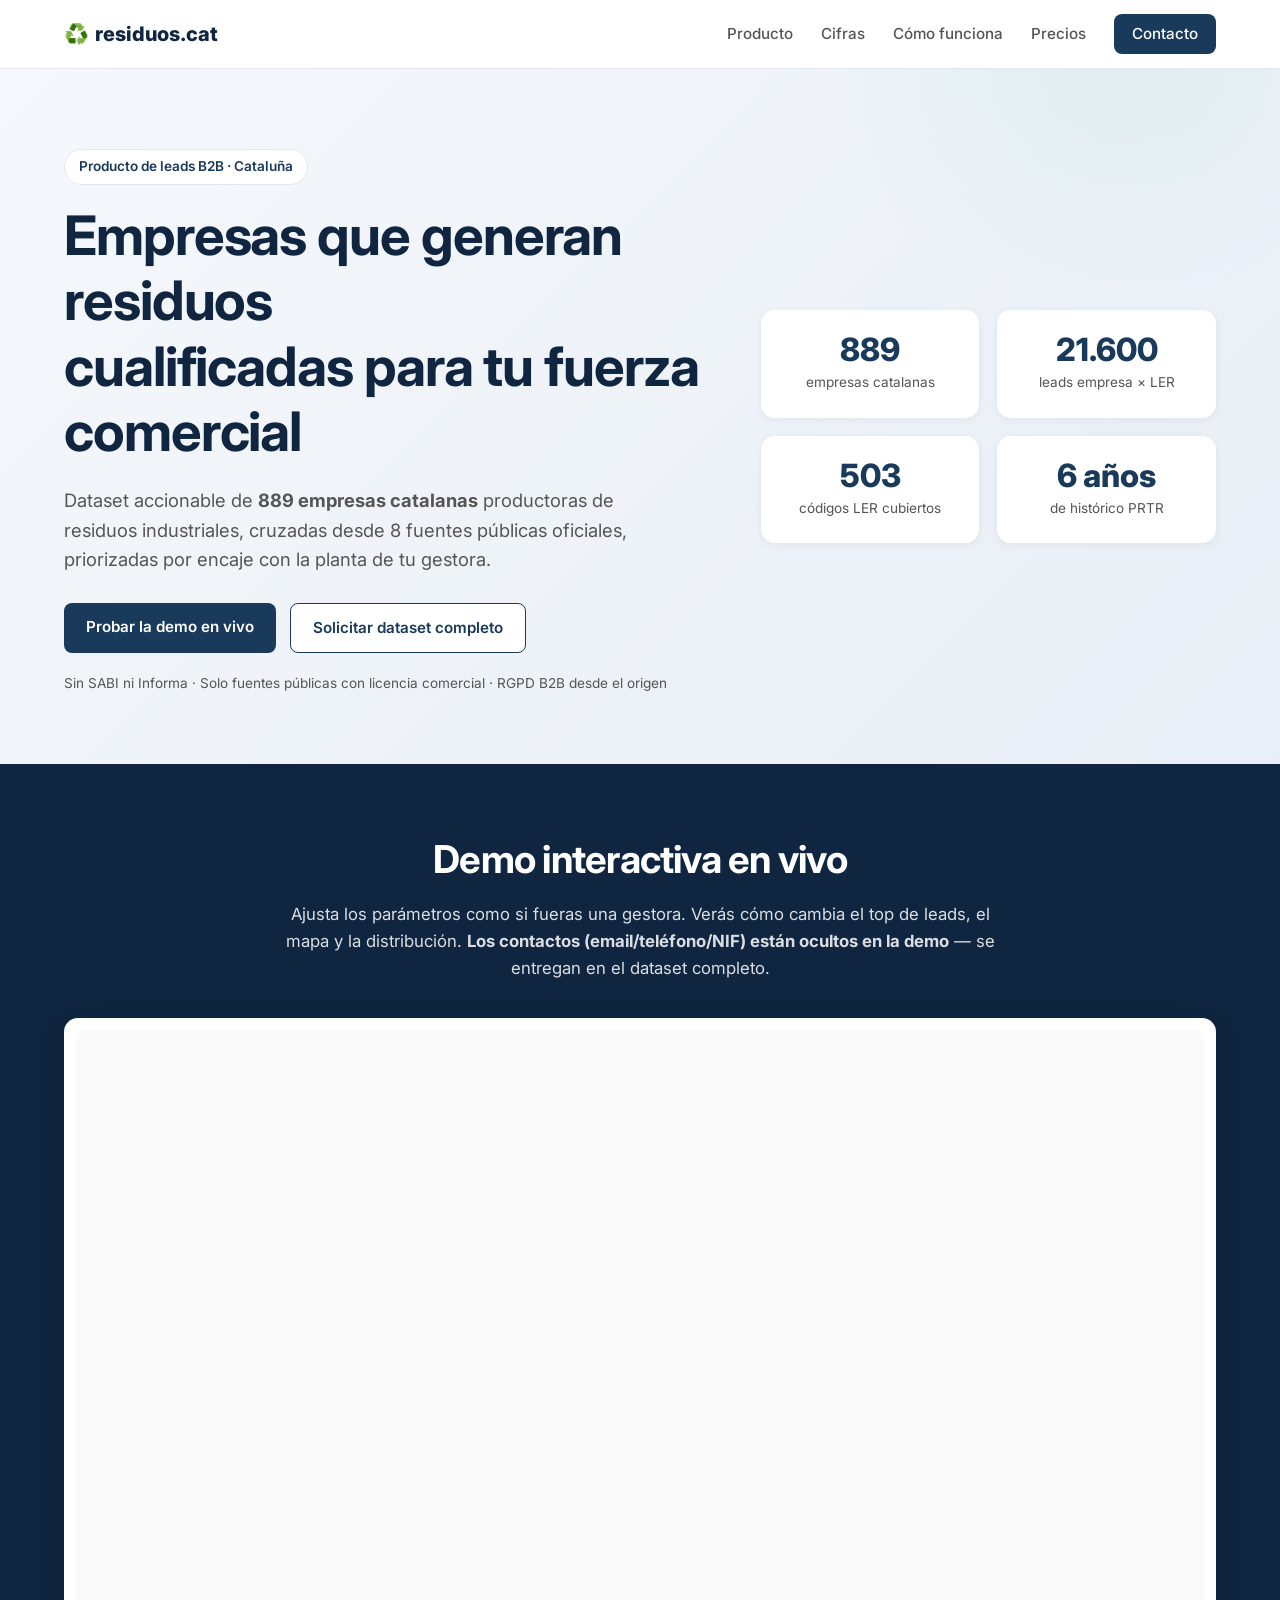
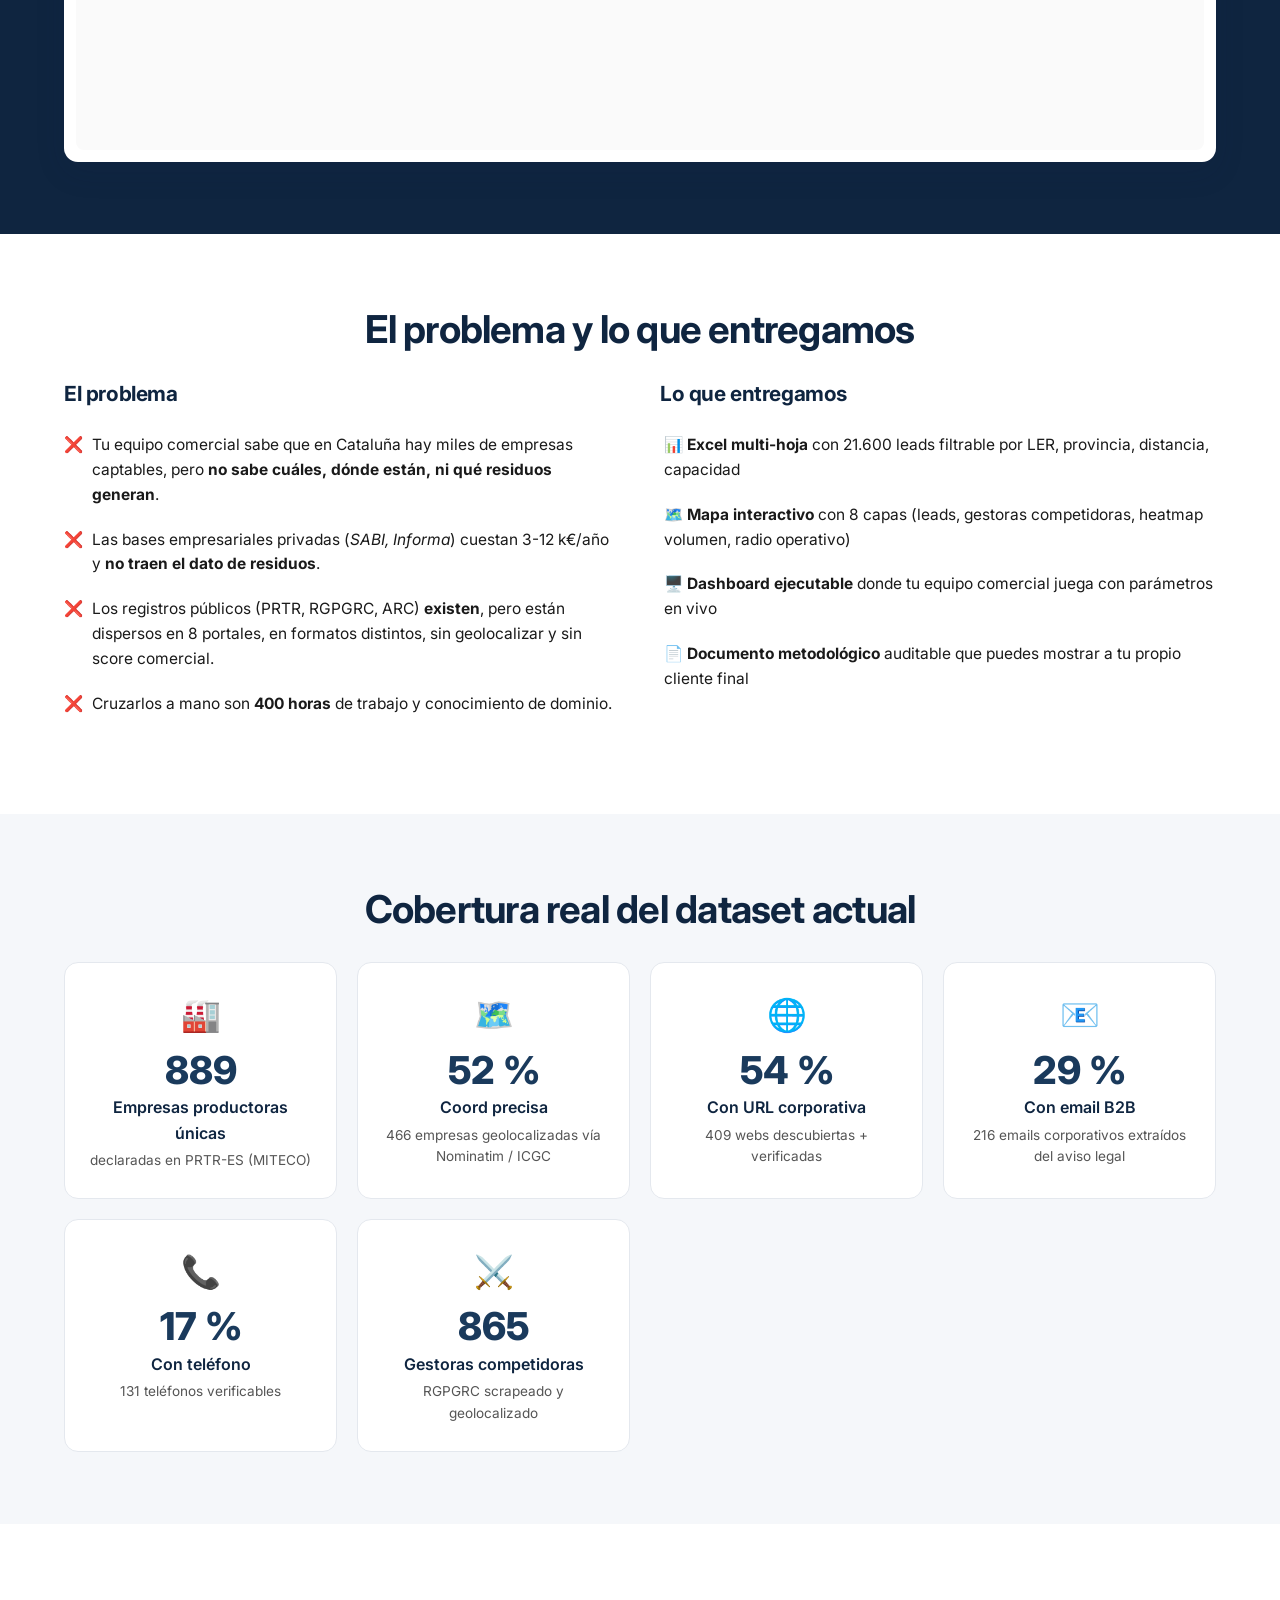
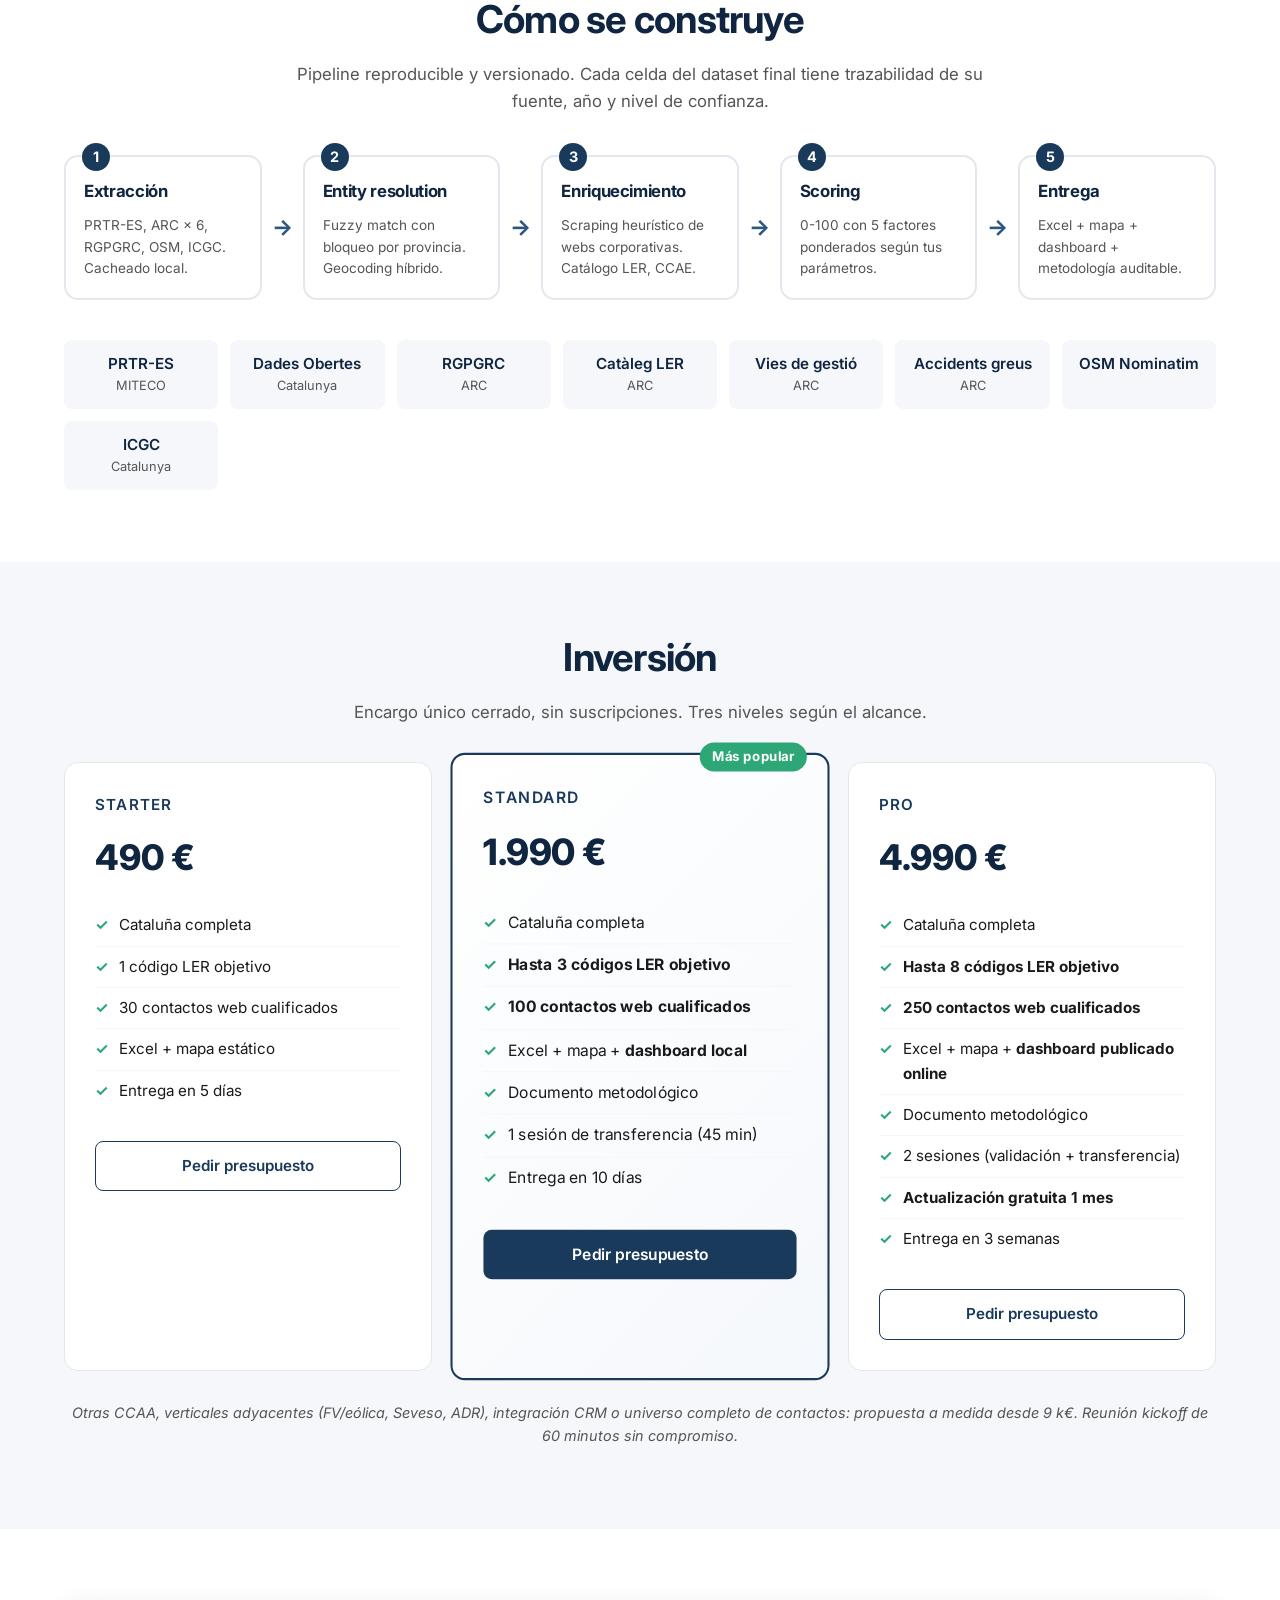
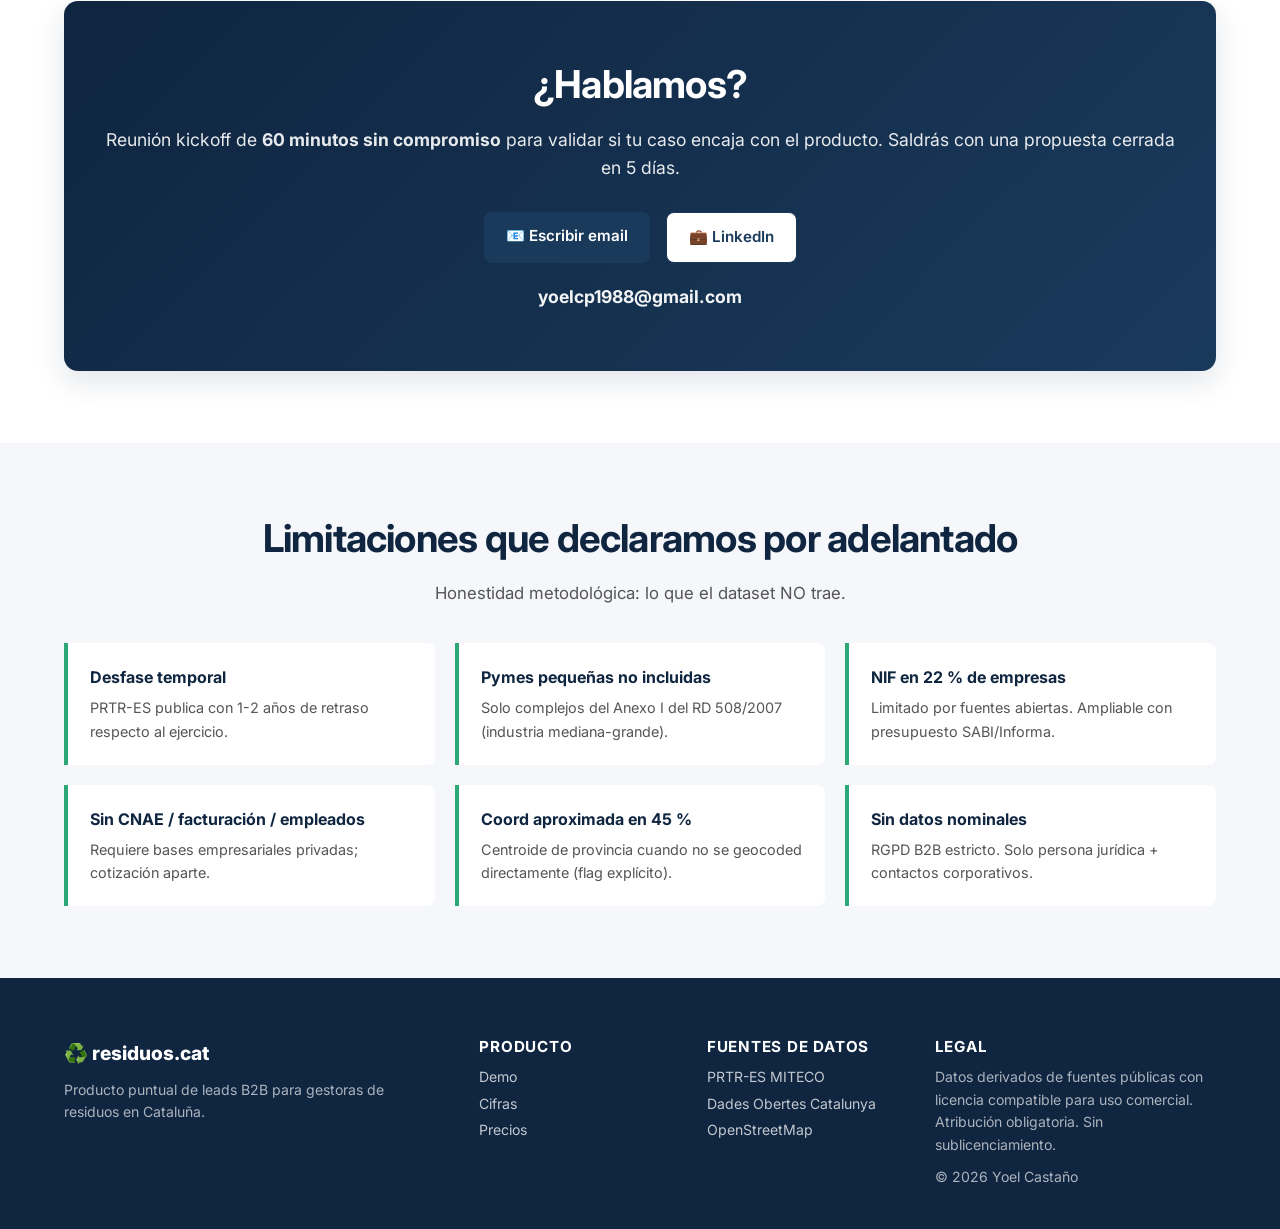
==== index.html @ 6227095d "Initial commit — landing residuos.cat estática para Cloudflare Pages" ====
<!DOCTYPE html>
<html lang="es">
<head>
  <meta charset="UTF-8">
  <meta name="viewport" content="width=device-width, initial-scale=1.0">
  <!-- Privacidad: NO indexar (subdominio interno, demo cliente) -->
  <meta name="robots" content="noindex, nofollow, noarchive, nosnippet, noimageindex">
  <meta name="googlebot" content="noindex, nofollow, noarchive, nosnippet">
  <meta name="bingbot" content="noindex, nofollow, noarchive, nosnippet">
  <meta name="referrer" content="no-referrer">
  <meta name="description" content="Producto de leads B2B para gestoras de residuos en Cataluña. Dataset accionable desde 8 fuentes públicas: PRTR-ES, RGPGRC, OSM. 889 empresas catalanas geolocalizadas y priorizadas por encaje con tu planta.">
  <meta name="keywords" content="leads residuos, prospección B2B, PRTR-ES, gestoras residuos Catalunya, dataset empresas catalanas">
  <title>Leads de residuos B2B — Inteligencia comercial para gestoras catalanas</title>
  <link rel="icon" href="data:image/svg+xml,%3Csvg xmlns='http://www.w3.org/2000/svg' viewBox='0 0 100 100'%3E%3Ctext y='.9em' font-size='90'%3E%E2%99%BB%EF%B8%8F%3C/text%3E%3C/svg%3E">
  <link rel="stylesheet" href="styles.css">
  <link rel="preconnect" href="https://fonts.googleapis.com">
  <link rel="preconnect" href="https://fonts.gstatic.com" crossorigin>
  <link href="https://fonts.googleapis.com/css2?family=Inter:wght@400;500;600;700;800&display=swap" rel="stylesheet">
</head>
<body>

  <!-- ── HEADER ── -->
  <header class="site-header">
    <div class="container header-inner">
      <a href="#" class="logo">
        ♻️ <span>residuos.cat</span>
      </a>
      <nav class="nav">
        <a href="#producto">Producto</a>
        <a href="#cifras">Cifras</a>
        <a href="#como-funciona">Cómo funciona</a>
        <a href="#precios">Precios</a>
        <a href="#contacto" class="nav-cta">Contacto</a>
      </nav>
    </div>
  </header>

  <!-- ── HERO ── -->
  <section class="hero">
    <div class="container hero-inner">
      <div class="hero-text">
        <span class="eyebrow">Producto de leads B2B · Cataluña</span>
        <h1>Empresas que generan residuos<br>cualificadas para tu fuerza comercial</h1>
        <p class="lead">
          Dataset accionable de <strong>889 empresas catalanas</strong> productoras de residuos
          industriales, cruzadas desde 8 fuentes públicas oficiales, priorizadas por encaje
          con la planta de tu gestora.
        </p>
        <div class="hero-ctas">
          <a href="#demo" class="btn btn-primary">Probar la demo en vivo</a>
          <a href="#contacto" class="btn btn-secondary">Solicitar dataset completo</a>
        </div>
        <p class="hero-fineprint">
          Sin SABI ni Informa · Solo fuentes públicas con licencia comercial · RGPD B2B desde el origen
        </p>
      </div>
      <div class="hero-stats">
        <div class="stat"><div class="stat-n">889</div><div class="stat-label">empresas catalanas</div></div>
        <div class="stat"><div class="stat-n">21.600</div><div class="stat-label">leads empresa × LER</div></div>
        <div class="stat"><div class="stat-n">503</div><div class="stat-label">códigos LER cubiertos</div></div>
        <div class="stat"><div class="stat-n">6 años</div><div class="stat-label">de histórico PRTR</div></div>
      </div>
    </div>
  </section>

  <!-- ── DEMO ── -->
  <section id="demo" class="section section-dark">
    <div class="container">
      <h2>Demo interactiva en vivo</h2>
      <p class="section-lead">
        Ajusta los parámetros como si fueras una gestora. Verás cómo cambia el top de leads,
        el mapa y la distribución. <strong>Los contactos (email/teléfono/NIF) están ocultos en la
        demo</strong> — se entregan en el dataset completo.
      </p>

      <div class="demo-card">
        <div class="demo-iframe-wrap">
          <!--
            EN PRODUCCIÓN: cambiar este iframe por la URL del despliegue.
            Ejemplos:
              https://residuos-cat-demo.streamlit.app/
              https://huggingface.co/spaces/Habanacasta88/residuos-cat
          -->
          <iframe
            id="demo-iframe"
            src="https://residuos-cat-demo.streamlit.app/?embed=true"
            title="Dashboard demo Residuos Catalunya"
            loading="lazy"
            allow="fullscreen"></iframe>
          <div class="demo-fallback">
            <p>¿El dashboard no carga? Abre en una pestaña nueva:</p>
            <a href="https://residuos-cat-demo.streamlit.app/" target="_blank" rel="noopener" class="btn btn-primary">
              Abrir dashboard demo →
            </a>
          </div>
        </div>
      </div>
    </div>
  </section>

  <!-- ── PRODUCTO ── -->
  <section id="producto" class="section">
    <div class="container">
      <h2>El problema y lo que entregamos</h2>

      <div class="two-col">
        <div class="col">
          <h3>El problema</h3>
          <ul class="problem-list">
            <li>Tu equipo comercial sabe que en Cataluña hay miles de empresas captables, pero <strong>no sabe cuáles, dónde están, ni qué residuos generan</strong>.</li>
            <li>Las bases empresariales privadas (<em>SABI, Informa</em>) cuestan 3-12 k€/año y <strong>no traen el dato de residuos</strong>.</li>
            <li>Los registros públicos (PRTR, RGPGRC, ARC) <strong>existen</strong>, pero están dispersos en 8 portales, en formatos distintos, sin geolocalizar y sin score comercial.</li>
            <li>Cruzarlos a mano son <strong>400 horas</strong> de trabajo y conocimiento de dominio.</li>
          </ul>
        </div>
        <div class="col">
          <h3>Lo que entregamos</h3>
          <ul class="solution-list">
            <li>📊 <strong>Excel multi-hoja</strong> con 21.600 leads filtrable por LER, provincia, distancia, capacidad</li>
            <li>🗺️ <strong>Mapa interactivo</strong> con 8 capas (leads, gestoras competidoras, heatmap volumen, radio operativo)</li>
            <li>🖥️ <strong>Dashboard ejecutable</strong> donde tu equipo comercial juega con parámetros en vivo</li>
            <li>📄 <strong>Documento metodológico</strong> auditable que puedes mostrar a tu propio cliente final</li>
          </ul>
        </div>
      </div>
    </div>
  </section>

  <!-- ── CIFRAS ── -->
  <section id="cifras" class="section section-alt">
    <div class="container">
      <h2>Cobertura real del dataset actual</h2>
      <div class="cifras-grid">
        <div class="cifra-card">
          <div class="cifra-icon">🏭</div>
          <div class="cifra-num">889</div>
          <div class="cifra-label">Empresas productoras únicas</div>
          <div class="cifra-sub">declaradas en PRTR-ES (MITECO)</div>
        </div>
        <div class="cifra-card">
          <div class="cifra-icon">🗺️</div>
          <div class="cifra-num">52 %</div>
          <div class="cifra-label">Coord precisa</div>
          <div class="cifra-sub">466 empresas geolocalizadas vía Nominatim / ICGC</div>
        </div>
        <div class="cifra-card">
          <div class="cifra-icon">🌐</div>
          <div class="cifra-num">54 %</div>
          <div class="cifra-label">Con URL corporativa</div>
          <div class="cifra-sub">409 webs descubiertas + verificadas</div>
        </div>
        <div class="cifra-card">
          <div class="cifra-icon">📧</div>
          <div class="cifra-num">29 %</div>
          <div class="cifra-label">Con email B2B</div>
          <div class="cifra-sub">216 emails corporativos extraídos del aviso legal</div>
        </div>
        <div class="cifra-card">
          <div class="cifra-icon">📞</div>
          <div class="cifra-num">17 %</div>
          <div class="cifra-label">Con teléfono</div>
          <div class="cifra-sub">131 teléfonos verificables</div>
        </div>
        <div class="cifra-card">
          <div class="cifra-icon">⚔️</div>
          <div class="cifra-num">865</div>
          <div class="cifra-label">Gestoras competidoras</div>
          <div class="cifra-sub">RGPGRC scrapeado y geolocalizado</div>
        </div>
      </div>
    </div>
  </section>

  <!-- ── CÓMO FUNCIONA ── -->
  <section id="como-funciona" class="section">
    <div class="container">
      <h2>Cómo se construye</h2>
      <p class="section-lead">
        Pipeline reproducible y versionado. Cada celda del dataset final tiene trazabilidad
        de su fuente, año y nivel de confianza.
      </p>

      <div class="pipeline">
        <div class="step">
          <div class="step-num">1</div>
          <h4>Extracción</h4>
          <p>PRTR-ES, ARC × 6, RGPGRC, OSM, ICGC. Cacheado local.</p>
        </div>
        <div class="step-arrow">→</div>
        <div class="step">
          <div class="step-num">2</div>
          <h4>Entity resolution</h4>
          <p>Fuzzy match con bloqueo por provincia. Geocoding híbrido.</p>
        </div>
        <div class="step-arrow">→</div>
        <div class="step">
          <div class="step-num">3</div>
          <h4>Enriquecimiento</h4>
          <p>Scraping heurístico de webs corporativas. Catálogo LER, CCAE.</p>
        </div>
        <div class="step-arrow">→</div>
        <div class="step">
          <div class="step-num">4</div>
          <h4>Scoring</h4>
          <p>0-100 con 5 factores ponderados según tus parámetros.</p>
        </div>
        <div class="step-arrow">→</div>
        <div class="step">
          <div class="step-num">5</div>
          <h4>Entrega</h4>
          <p>Excel + mapa + dashboard + metodología auditable.</p>
        </div>
      </div>

      <div class="fuentes-grid">
        <div class="fuente">PRTR-ES <small>MITECO</small></div>
        <div class="fuente">Dades Obertes <small>Catalunya</small></div>
        <div class="fuente">RGPGRC <small>ARC</small></div>
        <div class="fuente">Catàleg LER <small>ARC</small></div>
        <div class="fuente">Vies de gestió <small>ARC</small></div>
        <div class="fuente">Accidents greus <small>ARC</small></div>
        <div class="fuente">OSM Nominatim</div>
        <div class="fuente">ICGC <small>Catalunya</small></div>
      </div>
    </div>
  </section>

  <!-- ── PRECIOS ── -->
  <section id="precios" class="section section-alt">
    <div class="container">
      <h2>Inversión</h2>
      <p class="section-lead">Encargo único cerrado, sin suscripciones. Tres niveles según el alcance.</p>

      <div class="pricing-grid">
        <div class="price-card">
          <div class="price-tier">Starter</div>
          <div class="price-num">490 €</div>
          <ul>
            <li>Cataluña completa</li>
            <li>1 código LER objetivo</li>
            <li>30 contactos web cualificados</li>
            <li>Excel + mapa estático</li>
            <li>Entrega en 5 días</li>
          </ul>
          <a href="#contacto" class="btn btn-secondary btn-block">Pedir presupuesto</a>
        </div>

        <div class="price-card price-card-featured">
          <div class="price-badge">Más popular</div>
          <div class="price-tier">Standard</div>
          <div class="price-num">1.990 €</div>
          <ul>
            <li>Cataluña completa</li>
            <li><strong>Hasta 3 códigos LER objetivo</strong></li>
            <li><strong>100 contactos web cualificados</strong></li>
            <li>Excel + mapa + <strong>dashboard local</strong></li>
            <li>Documento metodológico</li>
            <li>1 sesión de transferencia (45 min)</li>
            <li>Entrega en 10 días</li>
          </ul>
          <a href="#contacto" class="btn btn-primary btn-block">Pedir presupuesto</a>
        </div>

        <div class="price-card">
          <div class="price-tier">Pro</div>
          <div class="price-num">4.990 €</div>
          <ul>
            <li>Cataluña completa</li>
            <li><strong>Hasta 8 códigos LER objetivo</strong></li>
            <li><strong>250 contactos web cualificados</strong></li>
            <li>Excel + mapa + <strong>dashboard publicado online</strong></li>
            <li>Documento metodológico</li>
            <li>2 sesiones (validación + transferencia)</li>
            <li><strong>Actualización gratuita 1 mes</strong></li>
            <li>Entrega en 3 semanas</li>
          </ul>
          <a href="#contacto" class="btn btn-secondary btn-block">Pedir presupuesto</a>
        </div>
      </div>

      <p class="pricing-note">
        Otras CCAA, verticales adyacentes (FV/eólica, Seveso, ADR), integración CRM
        o universo completo de contactos: propuesta a medida desde 9 k€.
        Reunión kickoff de 60 minutos sin compromiso.
      </p>
    </div>
  </section>

  <!-- ── CONTACTO ── -->
  <section id="contacto" class="section">
    <div class="container">
      <div class="contact-box">
        <h2>¿Hablamos?</h2>
        <p>
          Reunión kickoff de <strong>60 minutos sin compromiso</strong> para validar si tu caso
          encaja con el producto. Saldrás con una propuesta cerrada en 5 días.
        </p>

        <div class="contact-methods">
          <a href="mailto:yoelcp1988@gmail.com?subject=Producto%20leads%20residuos%20-%20Consulta&body=Hola%2C%0A%0AEstoy%20interesado%2Fa%20en%20conocer%20el%20producto%20de%20leads%20de%20residuos.%0A%0AEmpresa%3A%20%5B...%5D%0AZona%20operativa%3A%20%5B...%5D%0AC%C3%B3digos%20LER%20de%20inter%C3%A9s%3A%20%5B...%5D%0A%0AGracias."
             class="btn btn-primary">
            📧 Escribir email
          </a>
          <a href="https://www.linkedin.com/in/yoelcastano" target="_blank" rel="noopener" class="btn btn-secondary">
            💼 LinkedIn
          </a>
        </div>

        <div class="contact-direct">
          <strong>yoelcp1988@gmail.com</strong>
        </div>
      </div>
    </div>
  </section>

  <!-- ── LIMITACIONES (transparencia) ── -->
  <section class="section section-alt">
    <div class="container">
      <h2>Limitaciones que declaramos por adelantado</h2>
      <p class="section-lead">Honestidad metodológica: lo que el dataset NO trae.</p>

      <div class="limits-grid">
        <div class="limit">
          <strong>Desfase temporal</strong>
          <p>PRTR-ES publica con 1-2 años de retraso respecto al ejercicio.</p>
        </div>
        <div class="limit">
          <strong>Pymes pequeñas no incluidas</strong>
          <p>Solo complejos del Anexo I del RD 508/2007 (industria mediana-grande).</p>
        </div>
        <div class="limit">
          <strong>NIF en 22 % de empresas</strong>
          <p>Limitado por fuentes abiertas. Ampliable con presupuesto SABI/Informa.</p>
        </div>
        <div class="limit">
          <strong>Sin CNAE / facturación / empleados</strong>
          <p>Requiere bases empresariales privadas; cotización aparte.</p>
        </div>
        <div class="limit">
          <strong>Coord aproximada en 45 %</strong>
          <p>Centroide de provincia cuando no se geocoded directamente (flag explícito).</p>
        </div>
        <div class="limit">
          <strong>Sin datos nominales</strong>
          <p>RGPD B2B estricto. Solo persona jurídica + contactos corporativos.</p>
        </div>
      </div>
    </div>
  </section>

  <!-- ── FOOTER ── -->
  <footer class="site-footer">
    <div class="container footer-inner">
      <div class="footer-col">
        <div class="logo">♻️ residuos.cat</div>
        <p>Producto puntual de leads B2B para gestoras de residuos en Cataluña.</p>
      </div>
      <div class="footer-col">
        <h5>Producto</h5>
        <a href="#demo">Demo</a>
        <a href="#cifras">Cifras</a>
        <a href="#precios">Precios</a>
      </div>
      <div class="footer-col">
        <h5>Fuentes de datos</h5>
        <a href="https://prtr-es.miteco.gob.es/" target="_blank" rel="noopener">PRTR-ES MITECO</a>
        <a href="https://analisi.transparenciacatalunya.cat/" target="_blank" rel="noopener">Dades Obertes Catalunya</a>
        <a href="https://www.openstreetmap.org/" target="_blank" rel="noopener">OpenStreetMap</a>
      </div>
      <div class="footer-col">
        <h5>Legal</h5>
        <p>Datos derivados de fuentes públicas con licencia compatible para uso comercial. Atribución obligatoria. Sin sublicenciamiento.</p>
        <p>© 2026 Yoel Castaño</p>
      </div>
    </div>
  </footer>

  <script>
    // Smooth scroll para anchors
    document.querySelectorAll('a[href^="#"]').forEach(a => {
      a.addEventListener('click', e => {
        const target = document.querySelector(a.getAttribute('href'));
        if (target) {
          e.preventDefault();
          target.scrollIntoView({behavior: 'smooth', block: 'start'});
        }
      });
    });

    // Detectar si el iframe no carga (Streamlit Cloud caído) y mostrar fallback
    const iframe = document.getElementById('demo-iframe');
    if (iframe) {
      const fallback = document.querySelector('.demo-fallback');
      iframe.addEventListener('error', () => {
        fallback.style.display = 'block';
      });
      // Si no carga en 8s, mostrar también el fallback como ayuda
      setTimeout(() => {
        if (!iframe.complete) fallback.classList.add('show-after-timeout');
      }, 8000);
    }
  </script>
</body>
</html>
---- styles.css ----
/* ─────────────────────────────────────────────────────────
   residuos.cat — landing
   Paleta: azul corporativo + acentos verde sostenibilidad
   ───────────────────────────────────────────────────────── */

:root {
  --primary: #1a3a5c;
  --primary-dark: #0f2540;
  --primary-light: #2a5680;
  --accent: #2da776;
  --accent-light: #44c290;
  --text: #1a1a1a;
  --text-soft: #555;
  --bg: #ffffff;
  --bg-alt: #f5f7fa;
  --bg-dark: #0f2540;
  --border: #e4e8ee;
  --shadow: 0 2px 8px rgba(15, 37, 64, 0.06);
  --shadow-lg: 0 10px 30px rgba(15, 37, 64, 0.12);
  --radius: 8px;
  --radius-lg: 14px;
  --container-max: 1200px;
}

* { box-sizing: border-box; margin: 0; padding: 0; }

body {
  font-family: 'Inter', -apple-system, BlinkMacSystemFont, 'Segoe UI', sans-serif;
  font-size: 16px;
  line-height: 1.6;
  color: var(--text);
  background: var(--bg);
  -webkit-font-smoothing: antialiased;
}

.container {
  max-width: var(--container-max);
  margin: 0 auto;
  padding: 0 24px;
}

a { color: var(--primary); text-decoration: none; transition: color 0.2s; }
a:hover { color: var(--primary-light); }

h1, h2, h3, h4, h5 {
  font-weight: 700;
  letter-spacing: -0.02em;
  color: var(--primary-dark);
  line-height: 1.2;
}

h1 { font-size: clamp(2rem, 5vw, 3.4rem); margin-bottom: 1rem; }
h2 { font-size: clamp(1.6rem, 3.5vw, 2.4rem); margin-bottom: 1.2rem; text-align: center; }
h3 { font-size: 1.3rem; margin-bottom: 0.8rem; }
h4 { font-size: 1.05rem; margin-bottom: 0.5rem; }
h5 { font-size: 0.95rem; margin-bottom: 0.6rem; text-transform: uppercase; letter-spacing: 0.05em; color: var(--primary); }

p { margin: 0.7em 0; color: var(--text-soft); }

/* ── Header ─────────────────────────────────────── */
.site-header {
  position: sticky;
  top: 0;
  background: rgba(255,255,255,0.95);
  backdrop-filter: blur(10px);
  border-bottom: 1px solid var(--border);
  z-index: 100;
}
.header-inner {
  display: flex;
  align-items: center;
  justify-content: space-between;
  padding: 14px 24px;
}
.logo {
  font-size: 1.25rem;
  font-weight: 800;
  color: var(--primary-dark);
  display: flex;
  align-items: center;
  gap: 6px;
}
.nav { display: flex; gap: 28px; align-items: center; }
.nav a {
  font-size: 0.95rem;
  font-weight: 500;
  color: var(--text-soft);
}
.nav a:hover { color: var(--primary); }
.nav-cta {
  background: var(--primary);
  color: white !important;
  padding: 8px 18px;
  border-radius: var(--radius);
  font-weight: 600;
}
.nav-cta:hover { background: var(--primary-light); color: white !important; }

@media (max-width: 720px) {
  .nav a:not(.nav-cta) { display: none; }
}

/* ── Hero ─────────────────────────────────────── */
.hero {
  padding: 80px 0 60px;
  background: linear-gradient(135deg, #f5f8fc 0%, #e8eef5 100%);
  position: relative;
  overflow: hidden;
}
.hero::before {
  content: '';
  position: absolute;
  top: -50%;
  right: -10%;
  width: 600px;
  height: 600px;
  background: radial-gradient(circle, rgba(45,167,118,0.08) 0%, transparent 70%);
  border-radius: 50%;
}
.hero-inner {
  display: grid;
  grid-template-columns: 1.4fr 1fr;
  gap: 60px;
  align-items: center;
  position: relative;
  z-index: 1;
}
.eyebrow {
  display: inline-block;
  padding: 6px 14px;
  background: white;
  color: var(--primary);
  font-size: 0.85rem;
  font-weight: 600;
  border-radius: 99px;
  border: 1px solid var(--border);
  margin-bottom: 18px;
}
.lead {
  font-size: 1.15rem;
  color: var(--text-soft);
  margin: 1.2em 0;
  max-width: 580px;
}
.hero-ctas {
  display: flex;
  gap: 14px;
  margin: 28px 0 20px;
  flex-wrap: wrap;
}
.hero-fineprint {
  font-size: 0.85rem;
  color: var(--text-soft);
  margin-top: 16px;
}

.hero-stats {
  display: grid;
  grid-template-columns: repeat(2, 1fr);
  gap: 18px;
}
.stat {
  background: white;
  padding: 24px 18px;
  border-radius: var(--radius-lg);
  box-shadow: var(--shadow);
  text-align: center;
  transition: transform 0.2s;
}
.stat:hover { transform: translateY(-3px); box-shadow: var(--shadow-lg); }
.stat-n {
  font-size: 2rem;
  font-weight: 800;
  color: var(--primary);
  line-height: 1;
}
.stat-label {
  font-size: 0.85rem;
  color: var(--text-soft);
  margin-top: 6px;
}

@media (max-width: 900px) {
  .hero-inner { grid-template-columns: 1fr; gap: 40px; }
  .hero-stats { grid-template-columns: repeat(2, 1fr); }
}

/* ── Buttons ─────────────────────────────────────── */
.btn {
  display: inline-block;
  padding: 12px 22px;
  border-radius: var(--radius);
  font-weight: 600;
  font-size: 0.95rem;
  text-align: center;
  transition: all 0.2s;
  cursor: pointer;
  border: none;
}
.btn-primary {
  background: var(--primary);
  color: white !important;
}
.btn-primary:hover {
  background: var(--primary-light);
  transform: translateY(-2px);
  box-shadow: var(--shadow-lg);
  color: white !important;
}
.btn-secondary {
  background: white;
  color: var(--primary) !important;
  border: 1.5px solid var(--primary);
}
.btn-secondary:hover {
  background: var(--primary);
  color: white !important;
}
.btn-block { display: block; width: 100%; }

/* ── Sections ─────────────────────────────────────── */
.section { padding: 72px 0; }
.section-alt { background: var(--bg-alt); }
.section-dark { background: var(--bg-dark); color: white; }
.section-dark h2, .section-dark h3 { color: white; }
.section-dark p { color: rgba(255,255,255,0.85); }

.section-lead {
  text-align: center;
  max-width: 720px;
  margin: 0 auto 36px;
  font-size: 1.05rem;
}

/* ── Demo iframe ─────────────────────────────────────── */
.demo-card {
  background: white;
  border-radius: var(--radius-lg);
  box-shadow: var(--shadow-lg);
  padding: 12px;
  margin-top: 30px;
  position: relative;
}
.demo-iframe-wrap {
  position: relative;
  width: 100%;
  border-radius: var(--radius);
  overflow: hidden;
  background: #fafafa;
}
.demo-iframe-wrap iframe {
  width: 100%;
  height: 720px;
  border: 0;
  display: block;
}
.demo-fallback {
  display: none;
  position: absolute;
  inset: 0;
  background: rgba(255,255,255,0.95);
  align-items: center;
  justify-content: center;
  flex-direction: column;
  gap: 16px;
  padding: 40px;
  text-align: center;
}
.demo-fallback.show-after-timeout { display: flex; }
.demo-fallback p { color: var(--text); }

@media (max-width: 720px) {
  .demo-iframe-wrap iframe { height: 600px; }
}

/* ── Producto two-col ─────────────────────────────────── */
.two-col {
  display: grid;
  grid-template-columns: 1fr 1fr;
  gap: 40px;
  margin-top: 30px;
}
@media (max-width: 768px) {
  .two-col { grid-template-columns: 1fr; }
}
.problem-list, .solution-list {
  list-style: none;
  margin: 16px 0;
}
.problem-list li, .solution-list li {
  padding: 10px 0 10px 28px;
  position: relative;
  color: var(--text);
  font-size: 0.97rem;
}
.problem-list li::before {
  content: '❌';
  position: absolute;
  left: 0;
}
.solution-list li {
  padding-left: 4px;
}

/* ── Cifras grid ─────────────────────────────────────── */
.cifras-grid {
  display: grid;
  grid-template-columns: repeat(auto-fit, minmax(240px, 1fr));
  gap: 20px;
  margin-top: 30px;
}
.cifra-card {
  background: white;
  padding: 26px 22px;
  border-radius: var(--radius-lg);
  border: 1px solid var(--border);
  text-align: center;
  transition: all 0.2s;
}
.cifra-card:hover {
  transform: translateY(-4px);
  box-shadow: var(--shadow-lg);
  border-color: var(--primary-light);
}
.cifra-icon { font-size: 2rem; margin-bottom: 10px; }
.cifra-num {
  font-size: 2.4rem;
  font-weight: 800;
  color: var(--primary);
  line-height: 1;
  margin-bottom: 6px;
}
.cifra-label {
  font-weight: 600;
  color: var(--primary-dark);
  margin-bottom: 4px;
}
.cifra-sub {
  font-size: 0.85rem;
  color: var(--text-soft);
}

/* ── Pipeline ─────────────────────────────────────── */
.pipeline {
  display: flex;
  align-items: stretch;
  justify-content: space-between;
  gap: 10px;
  margin: 40px 0;
  flex-wrap: wrap;
}
.step {
  flex: 1 1 180px;
  background: white;
  border: 2px solid var(--border);
  border-radius: var(--radius-lg);
  padding: 18px;
  position: relative;
  min-height: 130px;
  display: flex;
  flex-direction: column;
  gap: 8px;
}
.step-num {
  position: absolute;
  top: -14px;
  left: 16px;
  background: var(--primary);
  color: white;
  width: 28px;
  height: 28px;
  border-radius: 50%;
  display: flex;
  align-items: center;
  justify-content: center;
  font-weight: 700;
  font-size: 0.9rem;
}
.step h4 { margin: 6px 0; color: var(--primary-dark); }
.step p { font-size: 0.85rem; color: var(--text-soft); margin: 0; }
.step-arrow {
  font-size: 1.4rem;
  color: var(--primary-light);
  align-self: center;
  font-weight: 700;
}
@media (max-width: 900px) {
  .pipeline { flex-direction: column; }
  .step-arrow { transform: rotate(90deg); }
}

.fuentes-grid {
  display: grid;
  grid-template-columns: repeat(auto-fit, minmax(150px, 1fr));
  gap: 12px;
  margin-top: 24px;
}
.fuente {
  background: var(--bg-alt);
  padding: 12px 16px;
  border-radius: var(--radius);
  text-align: center;
  font-weight: 600;
  color: var(--primary-dark);
  font-size: 0.95rem;
}
.fuente small {
  display: block;
  font-weight: 400;
  font-size: 0.8rem;
  color: var(--text-soft);
}

/* ── Pricing ─────────────────────────────────────── */
.pricing-grid {
  display: grid;
  grid-template-columns: repeat(auto-fit, minmax(280px, 1fr));
  gap: 24px;
  margin-top: 36px;
}
.price-card {
  background: white;
  border: 1.5px solid var(--border);
  border-radius: var(--radius-lg);
  padding: 30px;
  position: relative;
  transition: all 0.3s;
}
.price-card:hover {
  transform: translateY(-4px);
  box-shadow: var(--shadow-lg);
}
.price-card-featured {
  border-color: var(--primary);
  border-width: 2px;
  background: linear-gradient(135deg, white 0%, #f5f8fc 100%);
  transform: scale(1.03);
}
.price-card-featured:hover { transform: scale(1.03) translateY(-4px); }
.price-badge {
  position: absolute;
  top: -12px;
  right: 20px;
  background: var(--accent);
  color: white;
  padding: 4px 12px;
  border-radius: 99px;
  font-size: 0.8rem;
  font-weight: 700;
  letter-spacing: 0.03em;
}
.price-tier {
  font-size: 0.95rem;
  font-weight: 600;
  text-transform: uppercase;
  letter-spacing: 0.08em;
  color: var(--primary);
}
.price-num {
  font-size: 2.2rem;
  font-weight: 800;
  color: var(--primary-dark);
  margin: 12px 0 18px;
}
.price-card ul {
  list-style: none;
  margin: 20px 0 30px;
  padding: 0;
}
.price-card li {
  padding: 8px 0 8px 24px;
  position: relative;
  font-size: 0.95rem;
  color: var(--text);
  border-bottom: 1px solid var(--bg-alt);
}
.price-card li:last-child { border-bottom: none; }
.price-card li::before {
  content: '✓';
  position: absolute;
  left: 0;
  color: var(--accent);
  font-weight: 700;
}
.pricing-note {
  text-align: center;
  font-size: 0.9rem;
  margin-top: 30px;
  font-style: italic;
}

/* ── Contacto ─────────────────────────────────────── */
.contact-box {
  background: linear-gradient(135deg, var(--primary-dark) 0%, var(--primary) 100%);
  color: white;
  padding: 60px 40px;
  border-radius: var(--radius-lg);
  text-align: center;
  box-shadow: var(--shadow-lg);
}
.contact-box h2 { color: white; }
.contact-box p { color: rgba(255,255,255,0.9); font-size: 1.1rem; }
.contact-methods {
  display: flex;
  gap: 16px;
  justify-content: center;
  margin: 30px 0 20px;
  flex-wrap: wrap;
}
.contact-direct {
  font-size: 1.1rem;
  color: rgba(255,255,255,0.95);
  margin-top: 16px;
}

/* ── Limitaciones ─────────────────────────────────────── */
.limits-grid {
  display: grid;
  grid-template-columns: repeat(auto-fit, minmax(280px, 1fr));
  gap: 20px;
  margin-top: 30px;
}
.limit {
  background: white;
  padding: 22px;
  border-left: 4px solid var(--accent);
  border-radius: 0 var(--radius) var(--radius) 0;
}
.limit strong {
  display: block;
  margin-bottom: 6px;
  color: var(--primary-dark);
}
.limit p { margin: 0; font-size: 0.9rem; color: var(--text-soft); }

/* ── Footer ─────────────────────────────────────── */
.site-footer {
  background: var(--primary-dark);
  color: rgba(255,255,255,0.8);
  padding: 60px 0 30px;
  font-size: 0.9rem;
}
.footer-inner {
  display: grid;
  grid-template-columns: 2fr 1fr 1fr 1.5fr;
  gap: 40px;
}
@media (max-width: 768px) {
  .footer-inner { grid-template-columns: 1fr 1fr; gap: 30px; }
}
.footer-col .logo {
  color: white;
  font-size: 1.2rem;
  margin-bottom: 10px;
}
.footer-col p { font-size: 0.88rem; color: rgba(255,255,255,0.65); }
.footer-col a {
  display: block;
  color: rgba(255,255,255,0.75);
  margin: 4px 0;
  font-size: 0.88rem;
}
.footer-col a:hover { color: white; }
.footer-col h5 { color: white; }
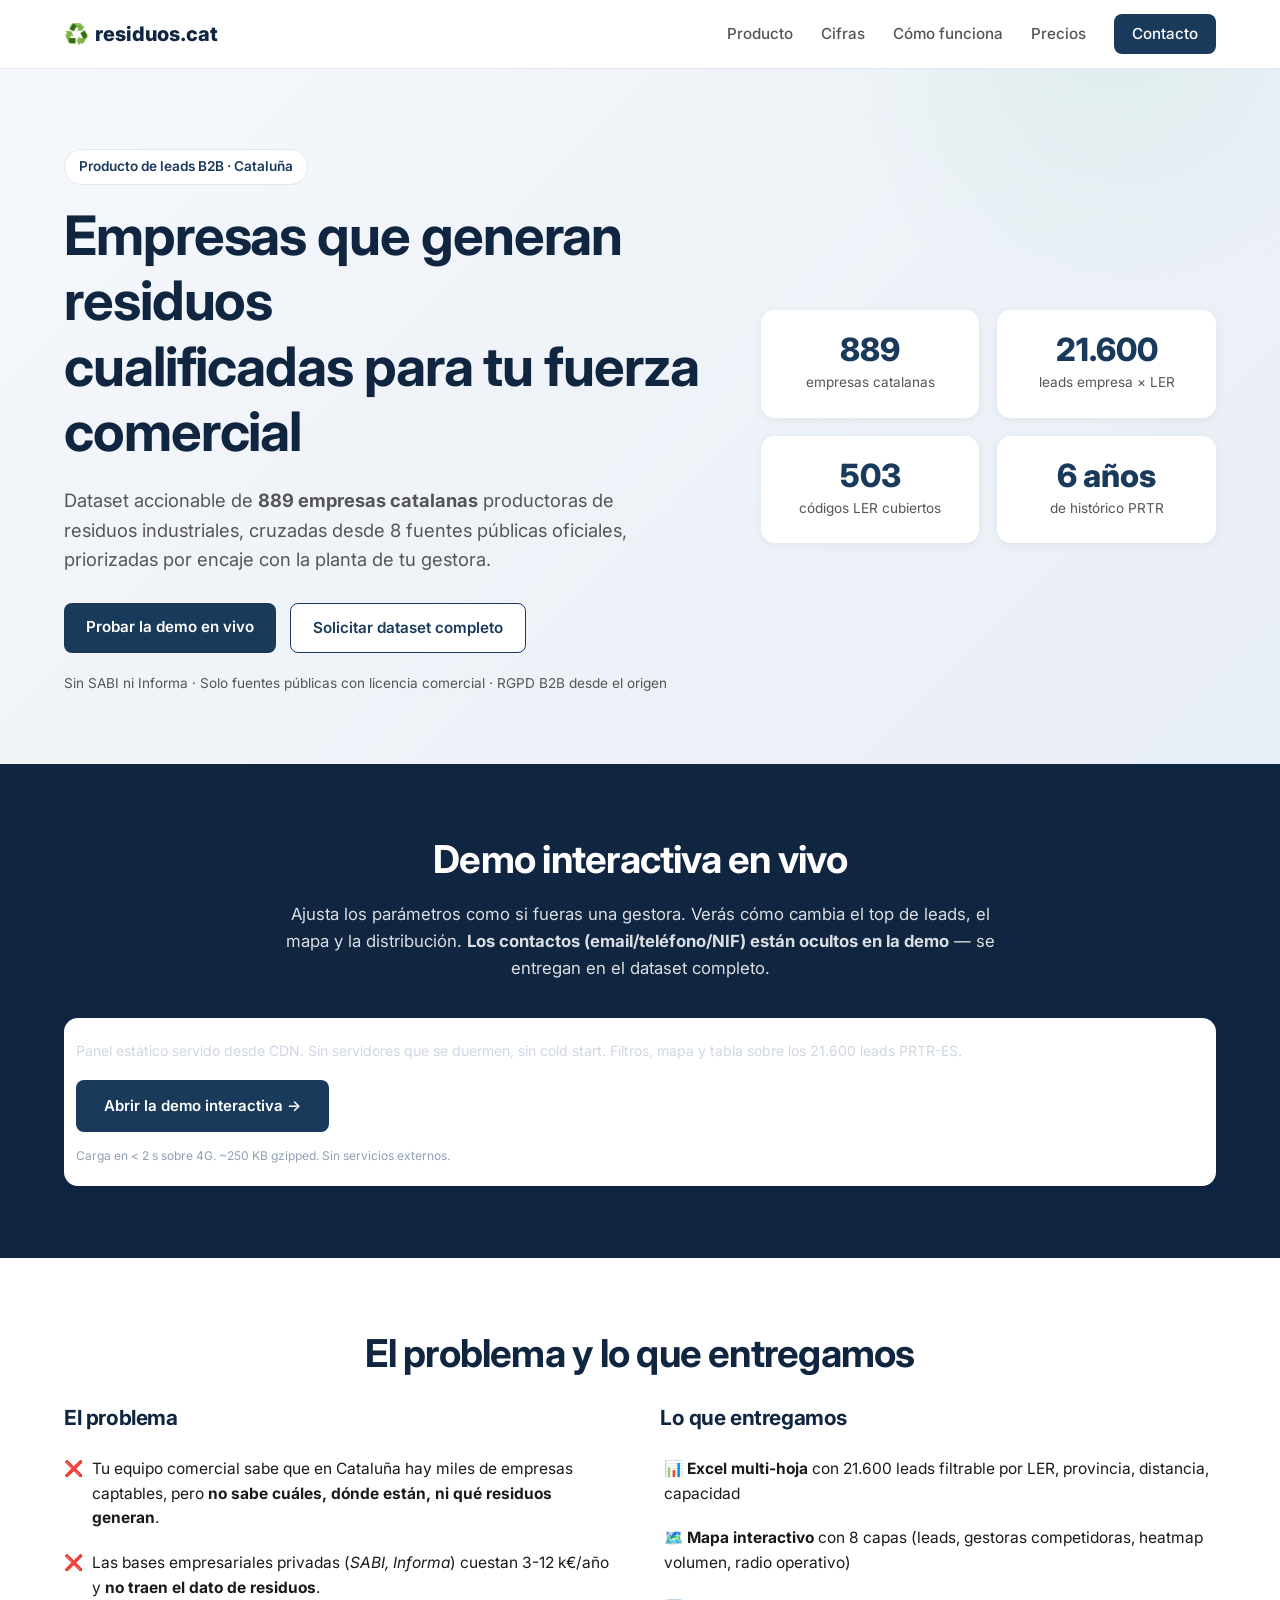
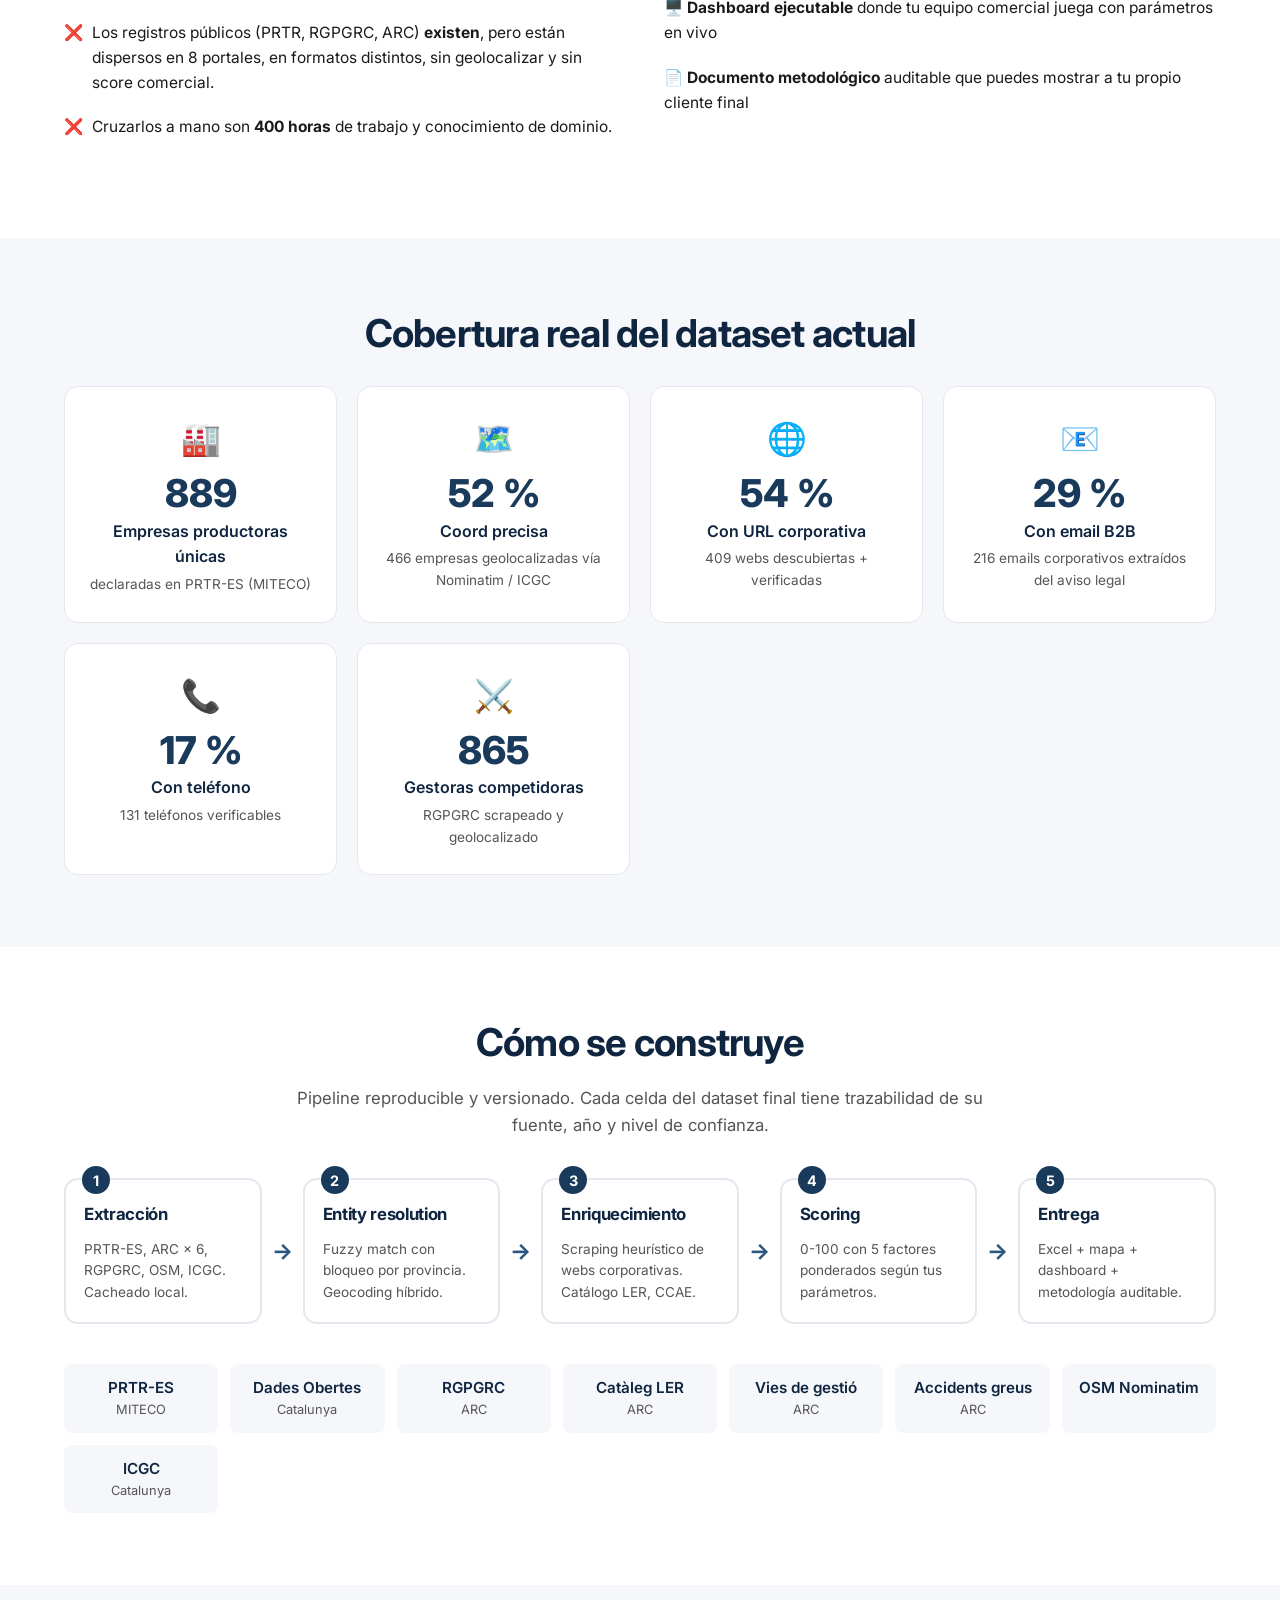
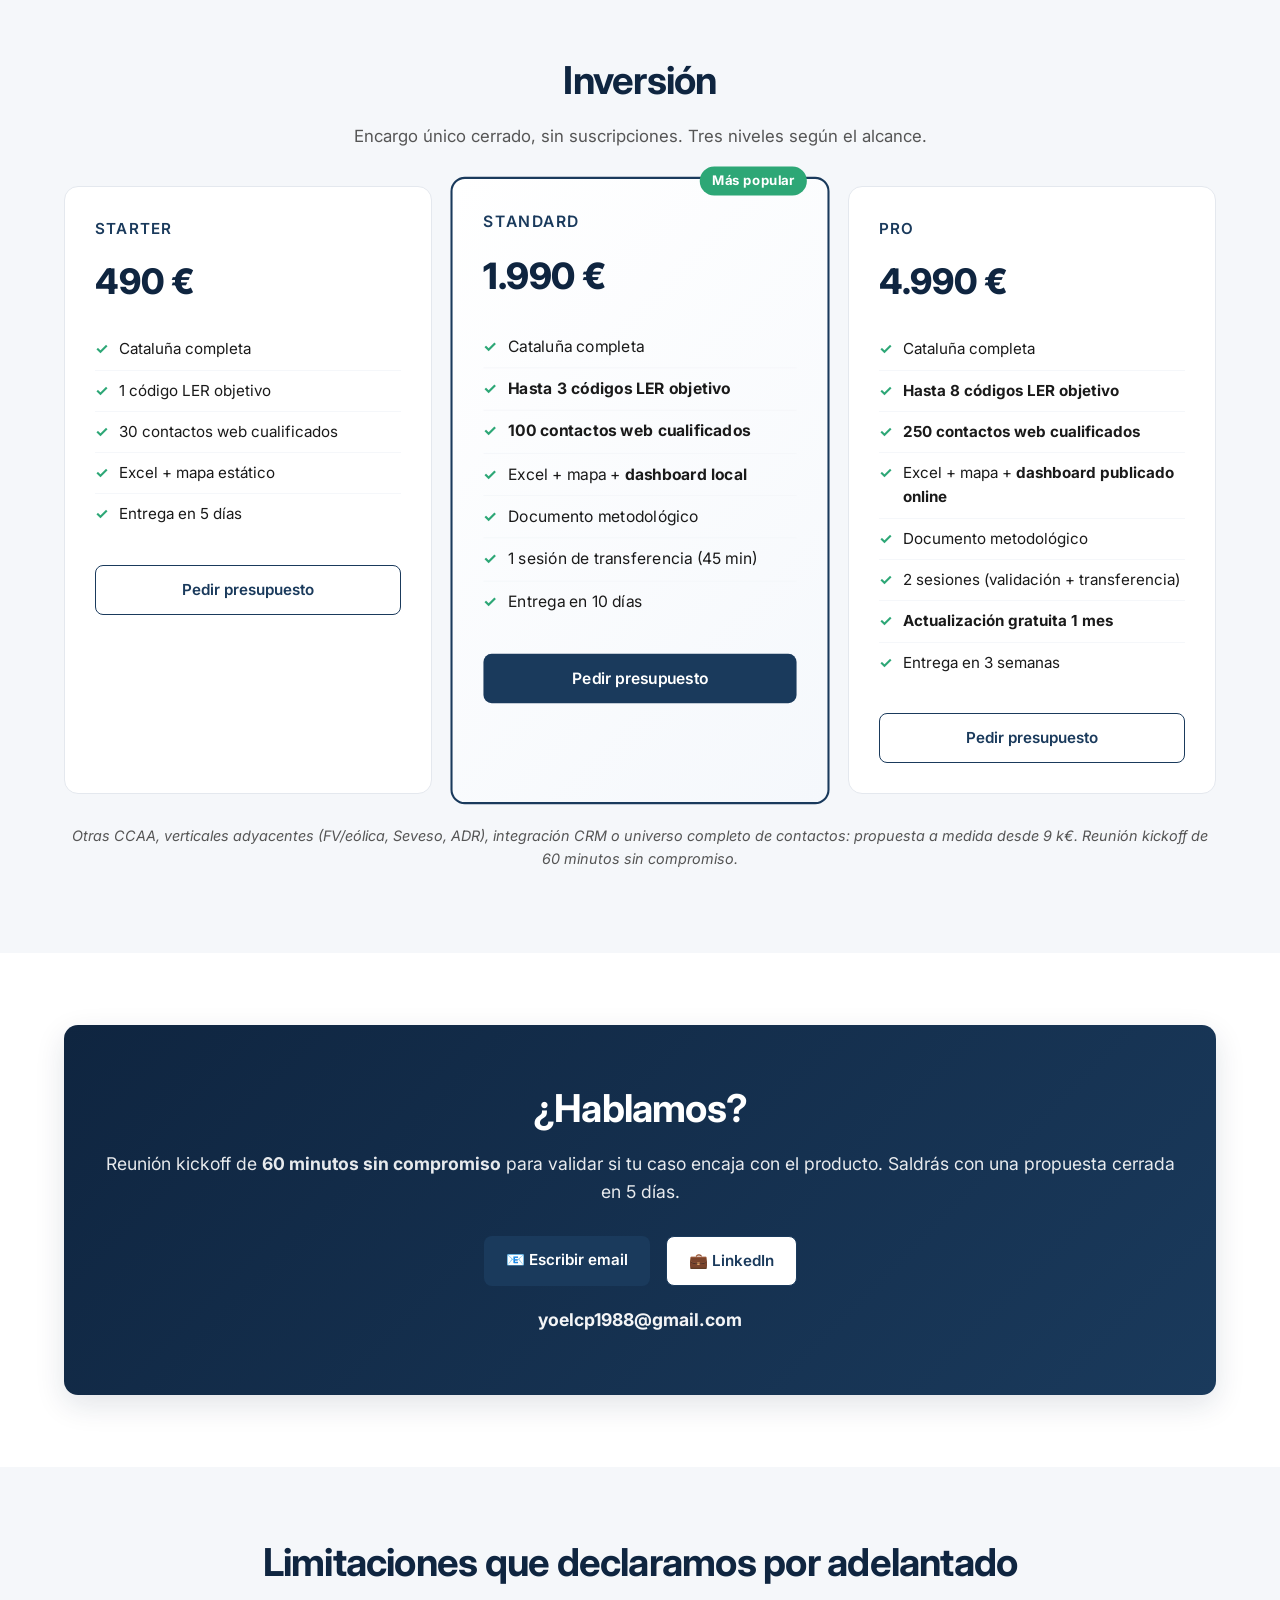
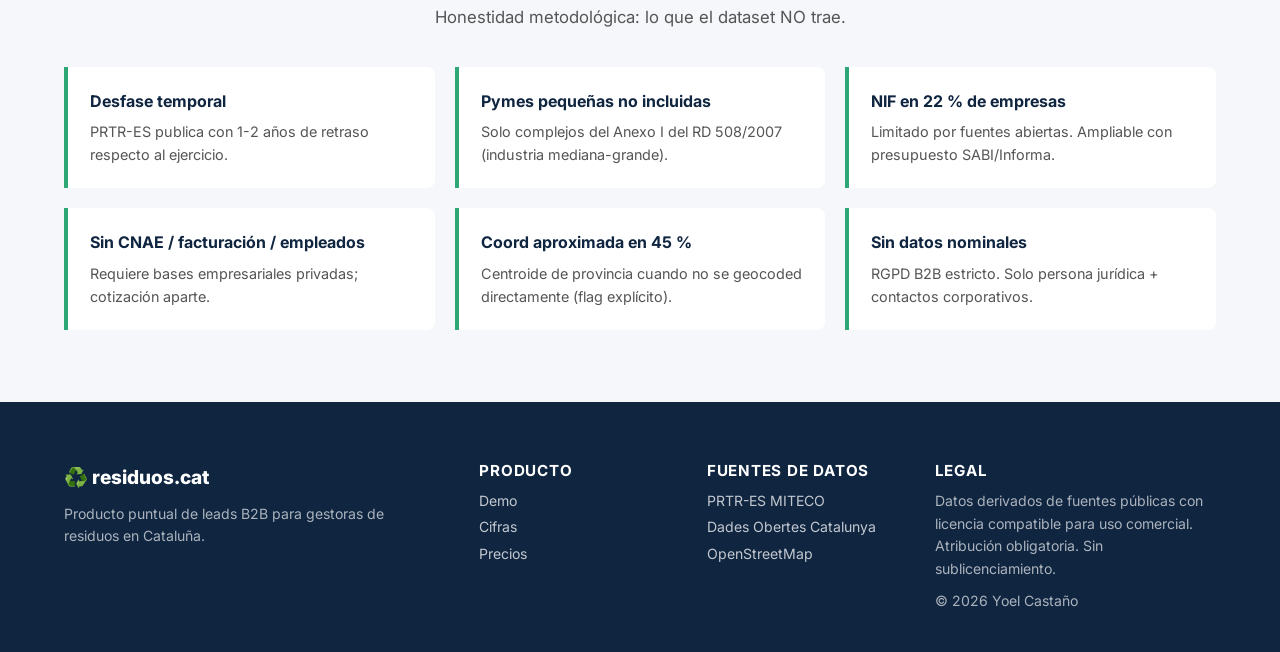
==== commit e9a23906: "feat: panel estático /demo/ + landing sin iframe Streamlit Reemplaza el iframe a residuos-cat-demo-*" ====
--- a/index.html
+++ b/index.html
@@ -47,7 +47,7 @@
           con la planta de tu gestora.
         </p>
         <div class="hero-ctas">
-          <a href="#demo" class="btn btn-primary">Probar la demo en vivo</a>
+          <a href="./demo/" class="btn btn-primary">Probar la demo en vivo</a>
           <a href="#contacto" class="btn btn-secondary">Solicitar dataset completo</a>
         </div>
         <p class="hero-fineprint">
@@ -74,25 +74,17 @@
       </p>
 
       <div class="demo-card">
-        <div class="demo-iframe-wrap">
-          <!--
-            EN PRODUCCIÓN: cambiar este iframe por la URL del despliegue.
-            Ejemplos:
-              https://residuos-cat-demo.streamlit.app/
-              https://huggingface.co/spaces/Habanacasta88/residuos-cat
-          -->
-          <iframe
-            id="demo-iframe"
-            src="https://residuos-cat-demo.streamlit.app/?embed=true"
-            title="Dashboard demo Residuos Catalunya"
-            loading="lazy"
-            allow="fullscreen"></iframe>
-          <div class="demo-fallback">
-            <p>¿El dashboard no carga? Abre en una pestaña nueva:</p>
-            <a href="https://residuos-cat-demo.streamlit.app/" target="_blank" rel="noopener" class="btn btn-primary">
-              Abrir dashboard demo →
-            </a>
-          </div>
+        <div class="demo-cta">
+          <p style="font-size: 14px; color: #cfd6e1; margin-bottom: 18px;">
+            Panel estático servido desde CDN. Sin servidores que se duermen,
+            sin cold start. Filtros, mapa y tabla sobre los 21.600 leads PRTR-ES.
+          </p>
+          <a href="./demo/" class="btn btn-primary" style="font-size: 15px; padding: 14px 28px;">
+            Abrir la demo interactiva →
+          </a>
+          <p style="margin-top: 14px; font-size: 12px; color: #8fa0b6;">
+            Carga en &lt; 2 s sobre 4G. ~250 KB gzipped. Sin servicios externos.
+          </p>
         </div>
       </div>
     </div>
@@ -301,7 +293,7 @@
              class="btn btn-primary">
             📧 Escribir email
           </a>
-          <a href="https://www.linkedin.com/in/yoelcastano" target="_blank" rel="noopener" class="btn btn-secondary">
+          <a href="https://www.linkedin.com/in/yoelcastanopeon/" target="_blank" rel="noopener" class="btn btn-secondary">
             💼 LinkedIn
           </a>
         </div>
@@ -387,18 +379,8 @@
       });
     });
 
-    // Detectar si el iframe no carga (Streamlit Cloud caído) y mostrar fallback
-    const iframe = document.getElementById('demo-iframe');
-    if (iframe) {
-      const fallback = document.querySelector('.demo-fallback');
-      iframe.addEventListener('error', () => {
-        fallback.style.display = 'block';
-      });
-      // Si no carga en 8s, mostrar también el fallback como ayuda
-      setTimeout(() => {
-        if (!iframe.complete) fallback.classList.add('show-after-timeout');
-      }, 8000);
-    }
+    // La demo ahora es un panel estático servido desde la misma CDN (web/demo/).
+    // No hay iframe que vigilar.
   </script>
 </body>
 </html>
